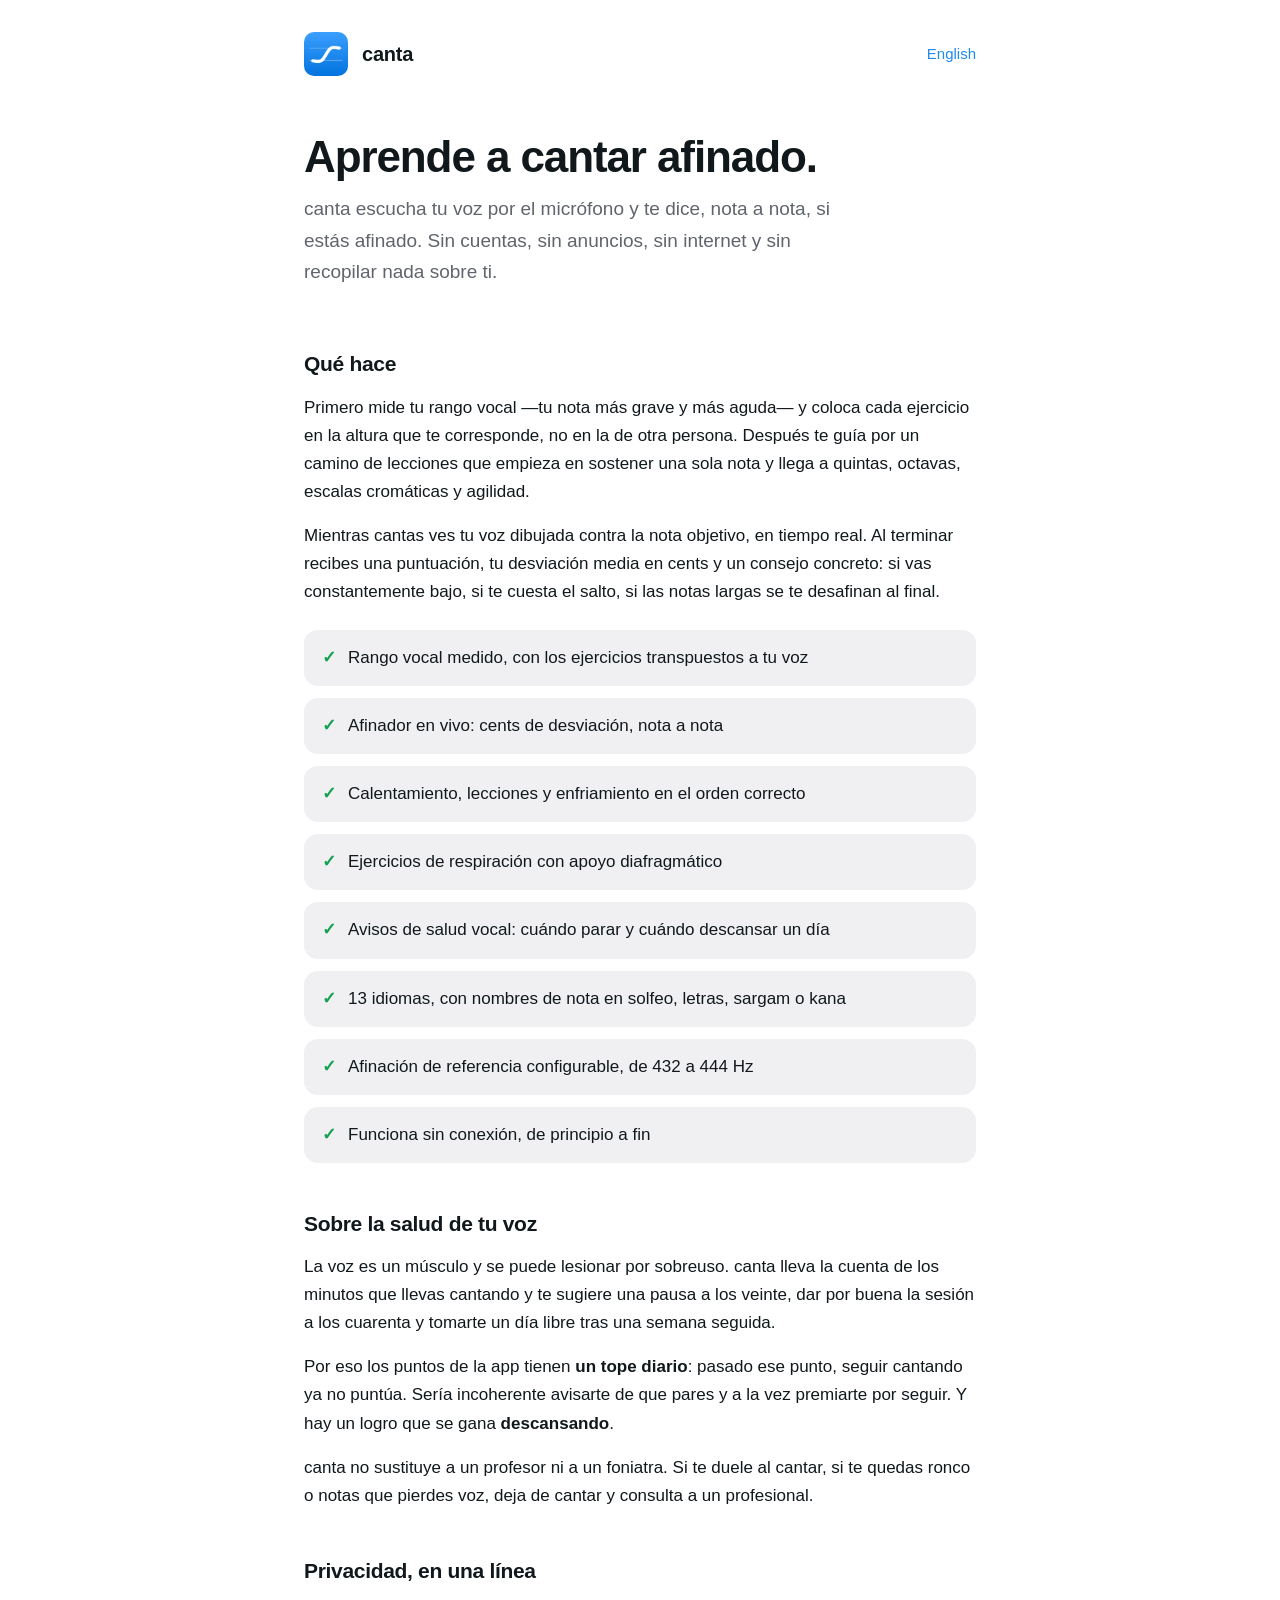
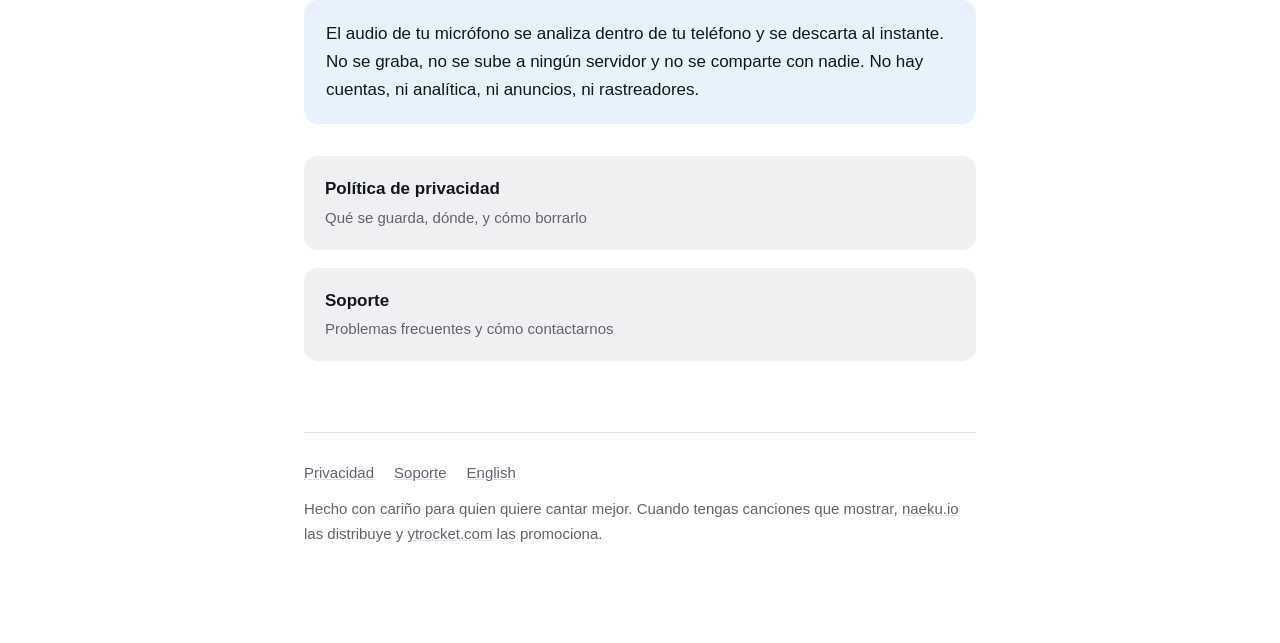
==== index.html @ 2e2c88a8 "Sitio de soporte y políticas de canta Sirve las dos URL públicas que exigen App Store y Google Play:" ====
<!doctype html>
<html lang="es">
  <head>
    <meta charset="utf-8" />
    <meta name="viewport" content="width=device-width, initial-scale=1" />
    <title>canta — entrenador de canto que te escucha</title>
    <meta
      name="description"
      content="canta es un entrenador de canto gratuito que escucha tu voz y te dice si estás afinado, nota a nota. Funciona sin internet y no recopila datos."
    />
    <link rel="icon" href="assets/favicon.png" />
    <link rel="stylesheet" href="styles.css" />
    <link rel="alternate" hreflang="en" href="en.html" />
    <link rel="alternate" hreflang="es" href="index.html" />
  </head>
  <body>
    <div class="wrap">
      <header class="site">
        <img src="assets/icon.png" alt="" />
        <a class="name" href="index.html">canta</a>
        <span class="spacer"></span>
        <a class="lang" href="en.html">English</a>
      </header>

      <section class="hero">
        <h1>Aprende a cantar afinado.</h1>
        <p class="lede">
          canta escucha tu voz por el micrófono y te dice, nota a nota, si estás afinado. Sin
          cuentas, sin anuncios, sin internet y sin recopilar nada sobre ti.
        </p>
      </section>

      <h2>Qué hace</h2>
      <p>
        Primero mide tu rango vocal —tu nota más grave y más aguda— y coloca cada ejercicio en la
        altura que te corresponde, no en la de otra persona. Después te guía por un camino de
        lecciones que empieza en sostener una sola nota y llega a quintas, octavas, escalas
        cromáticas y agilidad.
      </p>
      <p>
        Mientras cantas ves tu voz dibujada contra la nota objetivo, en tiempo real. Al terminar
        recibes una puntuación, tu desviación media en cents y un consejo concreto: si vas
        constantemente bajo, si te cuesta el salto, si las notas largas se te desafinan al final.
      </p>

      <ul class="facts">
        <li><span class="tick">✓</span> <span>Rango vocal medido, con los ejercicios transpuestos a tu voz</span></li>
        <li><span class="tick">✓</span> <span>Afinador en vivo: cents de desviación, nota a nota</span></li>
        <li><span class="tick">✓</span> <span>Calentamiento, lecciones y enfriamiento en el orden correcto</span></li>
        <li><span class="tick">✓</span> <span>Ejercicios de respiración con apoyo diafragmático</span></li>
        <li><span class="tick">✓</span> <span>Avisos de salud vocal: cuándo parar y cuándo descansar un día</span></li>
        <li><span class="tick">✓</span> <span>13 idiomas, con nombres de nota en solfeo, letras, sargam o kana</span></li>
        <li><span class="tick">✓</span> <span>Afinación de referencia configurable, de 432 a 444 Hz</span></li>
        <li><span class="tick">✓</span> <span>Funciona sin conexión, de principio a fin</span></li>
      </ul>

      <h2>Sobre la salud de tu voz</h2>
      <p>
        La voz es un músculo y se puede lesionar por sobreuso. canta lleva la cuenta de los minutos
        que llevas cantando y te sugiere una pausa a los veinte, dar por buena la sesión a los
        cuarenta y tomarte un día libre tras una semana seguida.
      </p>
      <p>
        Por eso los puntos de la app tienen <strong>un tope diario</strong>: pasado ese punto, seguir
        cantando ya no puntúa. Sería incoherente avisarte de que pares y a la vez premiarte por
        seguir. Y hay un logro que se gana <strong>descansando</strong>.
      </p>
      <p>
        canta no sustituye a un profesor ni a un foniatra. Si te duele al cantar, si te quedas
        ronco o notas que pierdes voz, deja de cantar y consulta a un profesional.
      </p>

      <h2>Privacidad, en una línea</h2>
      <div class="callout">
        <p>
          El audio de tu micrófono se analiza dentro de tu teléfono y se descarta al instante. No se
          graba, no se sube a ningún servidor y no se comparte con nadie. No hay cuentas, ni
          analítica, ni anuncios, ni rastreadores.
        </p>
      </div>

      <ul class="cards">
        <li>
          <a href="privacidad.html">
            <span class="title">Política de privacidad</span>
            <span class="sub">Qué se guarda, dónde, y cómo borrarlo</span>
          </a>
        </li>
        <li>
          <a href="soporte.html">
            <span class="title">Soporte</span>
            <span class="sub">Problemas frecuentes y cómo contactarnos</span>
          </a>
        </li>
      </ul>

      <footer class="site">
        <div class="links">
          <a href="privacidad.html">Privacidad</a>
          <a href="soporte.html">Soporte</a>
          <a href="en.html">English</a>
        </div>
        <p>
          Hecho con cariño para quien quiere cantar mejor. Cuando tengas canciones que mostrar,
          <a href="https://naeku.io">naeku.io</a> las distribuye y
          <a href="https://ytrocket.com">ytrocket.com</a> las promociona.
        </p>
      </footer>
    </div>
  </body>
</html>
---- styles.css ----
/* canta — sitio de soporte y políticas.
   Una sola hoja para todas las páginas. Sin fuentes ni recursos externos:
   la página carga igual de rápido en una conexión mala y no filtra visitas
   a terceros, que sería contradictorio en un sitio que promete no rastrear. */

:root {
  --bg: #ffffff;
  --bg-elevated: #f0f0f3;
  --border: #e0e1e6;
  --text: #11181c;
  --text-secondary: #60646c;
  --accent: #208aef;
  --accent-quiet: #e8f2fd;
  --tuned: #12a150;
  --radius: 14px;
  --measure: 42rem;
  color-scheme: light dark;
}

@media (prefers-color-scheme: dark) {
  :root {
    --bg: #000000;
    --bg-elevated: #17181a;
    --border: #2e3135;
    --text: #f4f5f6;
    --text-secondary: #b0b4ba;
    --accent: #4da3f5;
    --accent-quiet: #10243a;
    --tuned: #3dd68c;
  }
}

* {
  box-sizing: border-box;
}

html {
  -webkit-text-size-adjust: 100%;
}

body {
  margin: 0;
  padding: 0 1.5rem 5rem;
  background: var(--bg);
  color: var(--text);
  font-family: -apple-system, BlinkMacSystemFont, 'Segoe UI', Roboto, 'Helvetica Neue', Arial,
    sans-serif;
  font-size: 1.0625rem;
  line-height: 1.65;
  -webkit-font-smoothing: antialiased;
}

.wrap {
  max-width: var(--measure);
  margin: 0 auto;
}

/* --- Cabecera --- */

header.site {
  display: flex;
  align-items: center;
  gap: 0.875rem;
  padding: 2rem 0 0;
}

header.site img {
  width: 44px;
  height: 44px;
  border-radius: 10px;
  display: block;
}

header.site .name {
  font-size: 1.25rem;
  font-weight: 650;
  letter-spacing: -0.01em;
  text-decoration: none;
  color: var(--text);
}

header.site .spacer {
  flex: 1;
}

header.site .lang {
  font-size: 0.9375rem;
  color: var(--accent);
  text-decoration: none;
}

header.site .lang:hover {
  text-decoration: underline;
}

/* --- Portada --- */

.hero {
  padding: 3.5rem 0 1rem;
}

.hero img.mark {
  width: 96px;
  height: 96px;
  border-radius: 22px;
  display: block;
  margin-bottom: 1.75rem;
}

h1 {
  font-size: clamp(2rem, 6vw, 2.75rem);
  line-height: 1.12;
  letter-spacing: -0.025em;
  font-weight: 700;
  margin: 0 0 0.75rem;
}

.lede {
  font-size: 1.1875rem;
  color: var(--text-secondary);
  margin: 0;
  max-width: 34rem;
}

h2 {
  font-size: 1.3125rem;
  letter-spacing: -0.015em;
  font-weight: 650;
  margin: 2.75rem 0 0.75rem;
}

h3 {
  font-size: 1.0625rem;
  font-weight: 650;
  margin: 1.75rem 0 0.5rem;
}

p {
  margin: 0 0 1rem;
}

ul {
  margin: 0 0 1rem;
  padding-left: 1.25rem;
}

li {
  margin-bottom: 0.4rem;
}

a {
  color: var(--accent);
}

strong {
  font-weight: 650;
}

code {
  font-family: ui-monospace, SFMono-Regular, Menlo, Consolas, monospace;
  font-size: 0.9em;
  background: var(--bg-elevated);
  padding: 0.1em 0.4em;
  border-radius: 5px;
}

hr {
  border: 0;
  border-top: 1px solid var(--border);
  margin: 3rem 0;
}

.updated {
  font-size: 0.9375rem;
  color: var(--text-secondary);
  margin: 0 0 2rem;
}

/* --- Resumen destacado --- */

.callout {
  background: var(--accent-quiet);
  border-radius: var(--radius);
  padding: 1.25rem 1.375rem;
  margin: 0 0 2rem;
}

.callout p:last-child {
  margin-bottom: 0;
}

/* --- Rejilla de puntos --- */

.facts {
  list-style: none;
  padding: 0;
  margin: 1.5rem 0 0;
  display: grid;
  gap: 0.75rem;
}

.facts li {
  display: flex;
  gap: 0.75rem;
  align-items: baseline;
  background: var(--bg-elevated);
  border-radius: var(--radius);
  padding: 0.875rem 1.125rem;
  margin: 0;
}

.facts .tick {
  color: var(--tuned);
  font-weight: 700;
  flex-shrink: 0;
}

/* --- Tarjetas de enlace --- */

.cards {
  display: grid;
  gap: 0.75rem;
  margin: 1.5rem 0 0;
  padding: 0;
  list-style: none;
}

.cards a {
  display: block;
  background: var(--bg-elevated);
  border: 1px solid transparent;
  border-radius: var(--radius);
  padding: 1.125rem 1.25rem;
  text-decoration: none;
  color: inherit;
}

.cards a:hover {
  border-color: var(--accent);
}

.cards .title {
  font-weight: 650;
  display: block;
  margin-bottom: 0.15rem;
}

.cards .sub {
  color: var(--text-secondary);
  font-size: 0.9375rem;
  display: block;
}

/* --- Pie --- */

footer.site {
  margin-top: 4rem;
  padding-top: 1.75rem;
  border-top: 1px solid var(--border);
  font-size: 0.9375rem;
  color: var(--text-secondary);
}

footer.site a {
  color: var(--text-secondary);
  text-decoration: underline;
  text-decoration-color: var(--border);
}

footer.site a:hover {
  color: var(--accent);
}

footer.site .links {
  display: flex;
  flex-wrap: wrap;
  gap: 0.375rem 1.25rem;
  margin-bottom: 0.75rem;
}
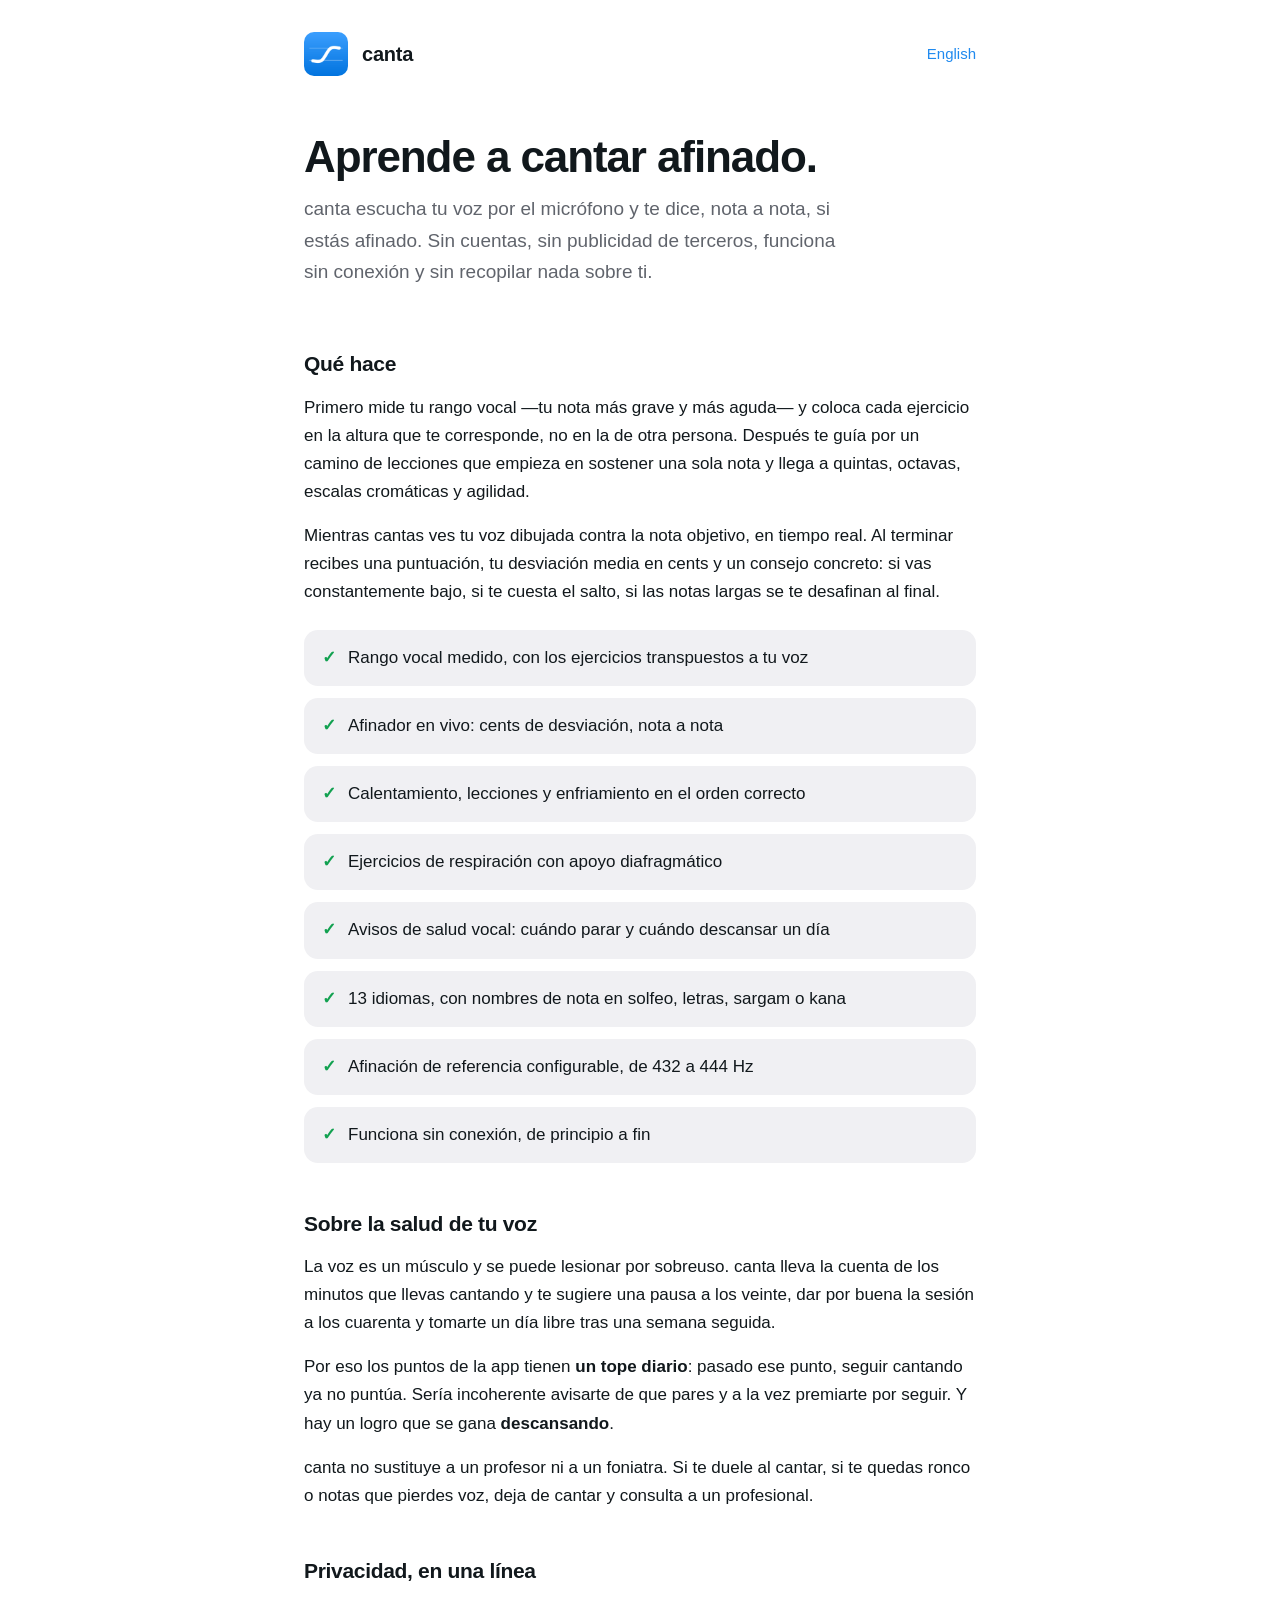
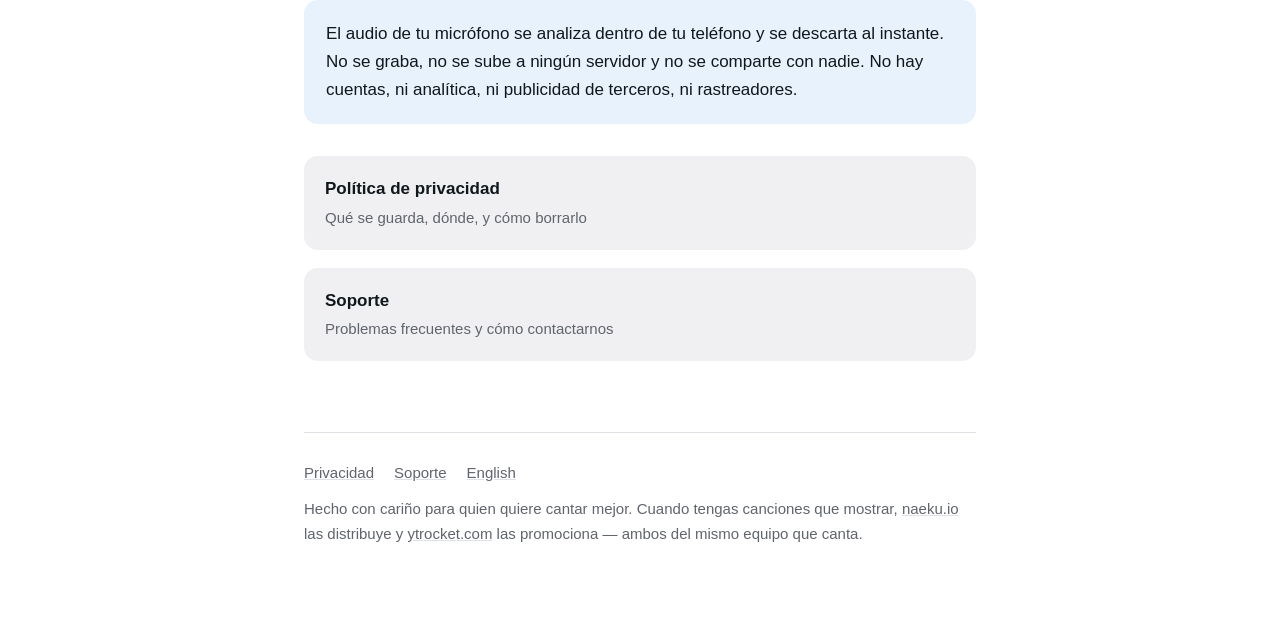
==== commit eacc0dc0: "Declarar el vínculo con naeku y ytrocket" ====
--- a/index.html
+++ b/index.html
@@ -26,7 +26,7 @@
         <h1>Aprende a cantar afinado.</h1>
         <p class="lede">
           canta escucha tu voz por el micrófono y te dice, nota a nota, si estás afinado. Sin
-          cuentas, sin anuncios, sin internet y sin recopilar nada sobre ti.
+          cuentas, sin publicidad de terceros, funciona sin conexión y sin recopilar nada sobre ti.
         </p>
       </section>
 
@@ -75,7 +75,7 @@
         <p>
           El audio de tu micrófono se analiza dentro de tu teléfono y se descarta al instante. No se
           graba, no se sube a ningún servidor y no se comparte con nadie. No hay cuentas, ni
-          analítica, ni anuncios, ni rastreadores.
+          analítica, ni publicidad de terceros, ni rastreadores.
         </p>
       </div>
 
@@ -103,7 +103,8 @@
         <p>
           Hecho con cariño para quien quiere cantar mejor. Cuando tengas canciones que mostrar,
           <a href="https://naeku.io">naeku.io</a> las distribuye y
-          <a href="https://ytrocket.com">ytrocket.com</a> las promociona.
+          <a href="https://ytrocket.com">ytrocket.com</a> las promociona — ambos del mismo equipo
+          que canta.
         </p>
       </footer>
     </div>
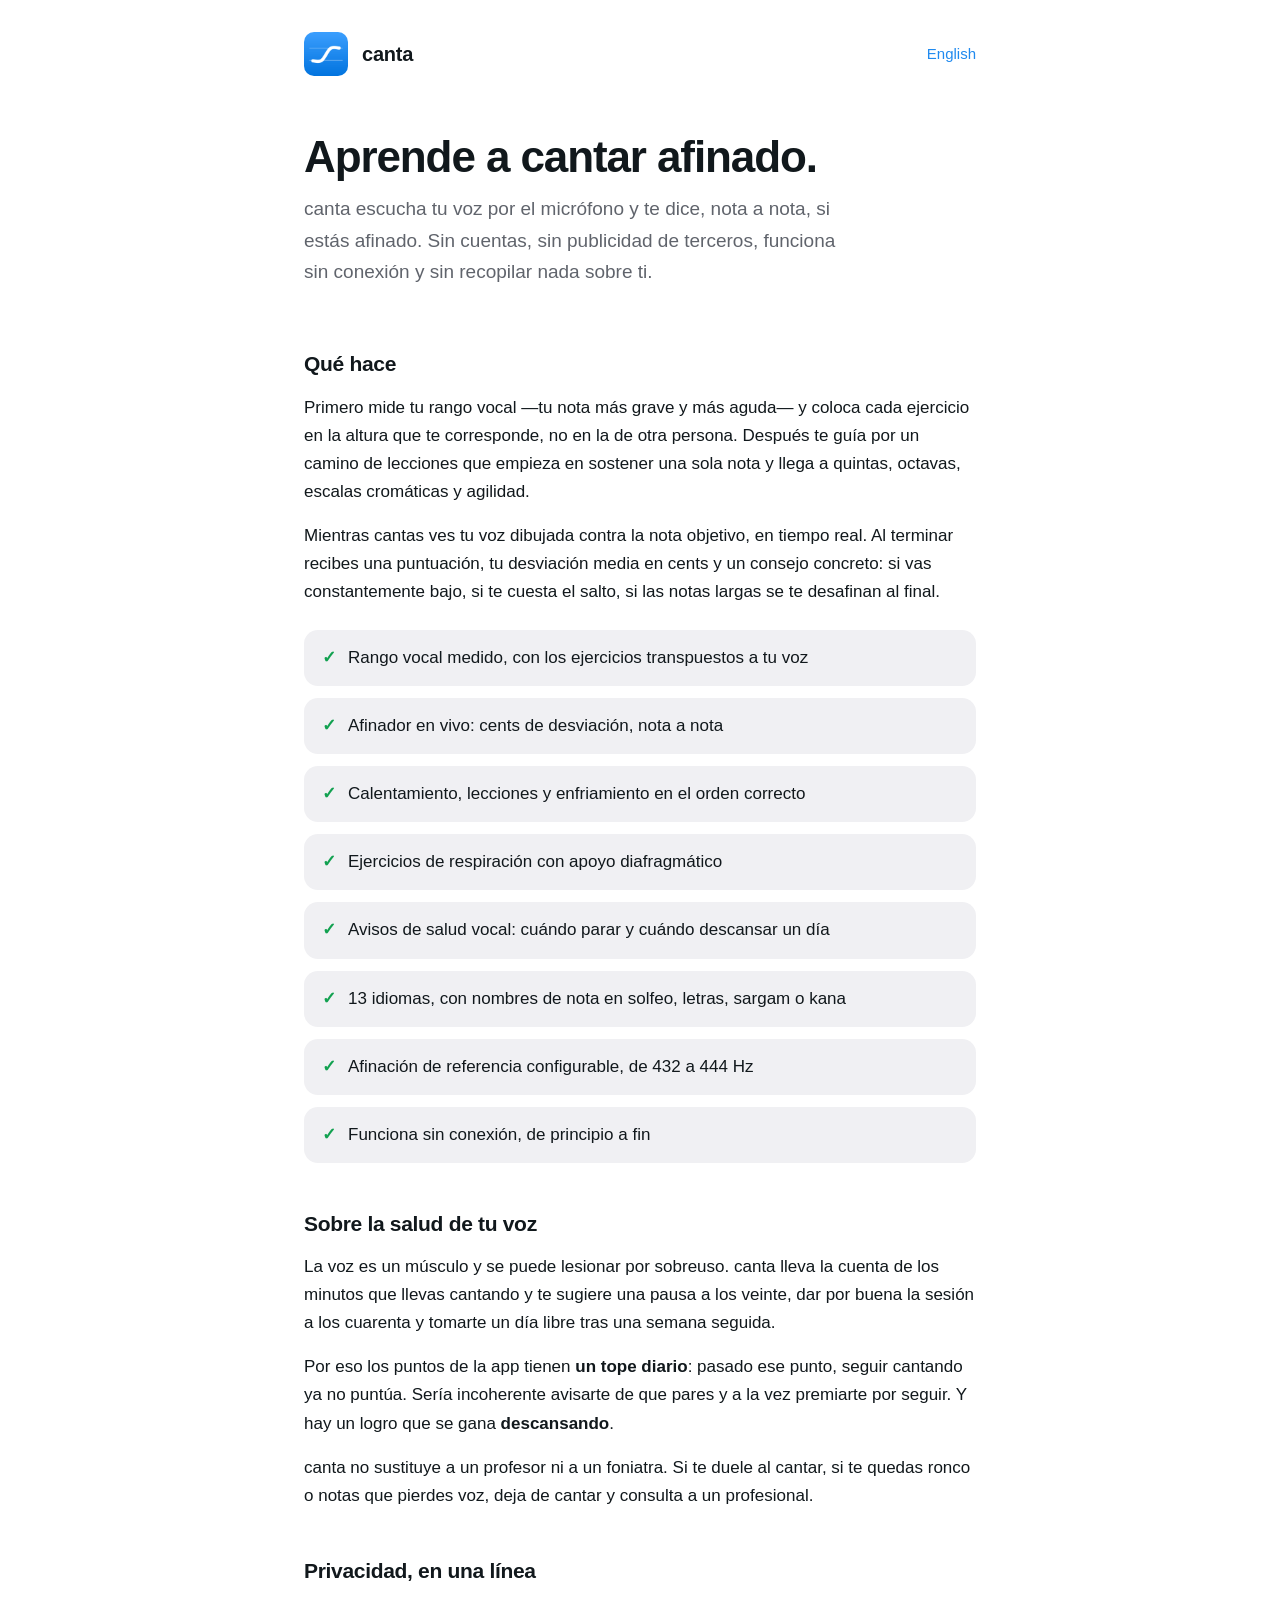
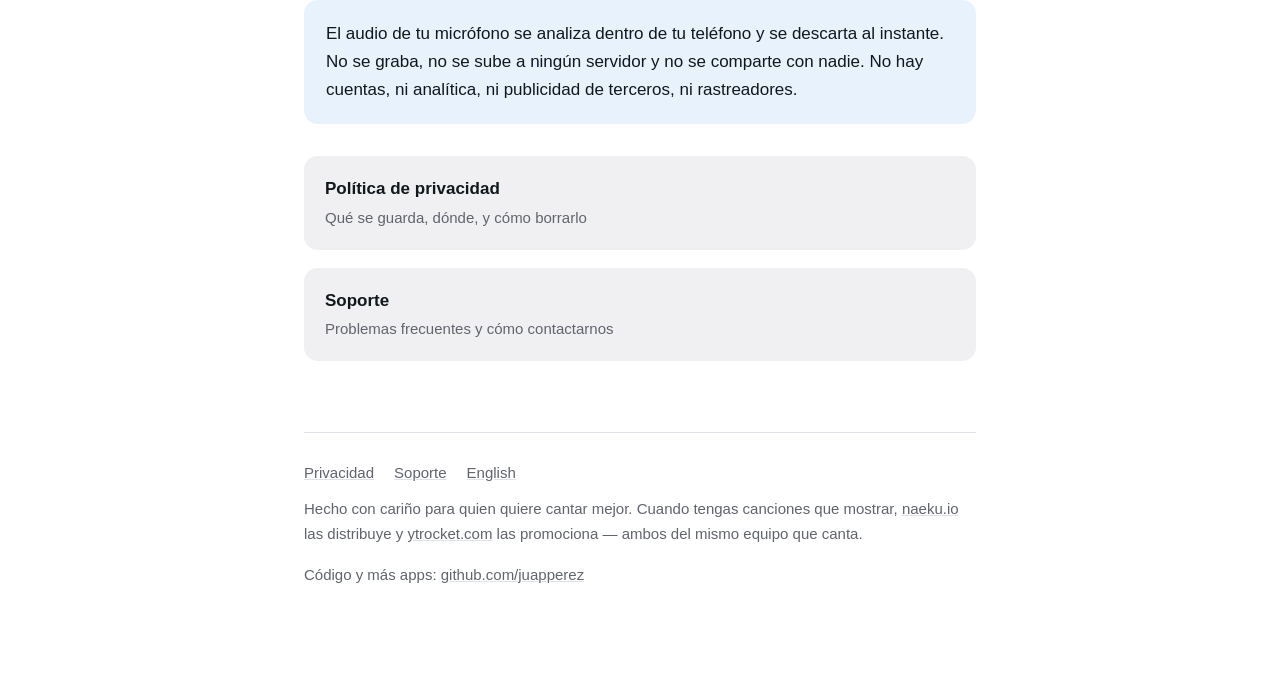
==== commit 1d6b7358: "Footer: link to GitHub" ====
--- a/index.html
+++ b/index.html
@@ -106,7 +106,8 @@
           <a href="https://ytrocket.com">ytrocket.com</a> las promociona — ambos del mismo equipo
           que canta.
         </p>
-      </footer>
+        <p class="gh">Código y más apps: <a href="https://github.com/juapperez">github.com/juapperez</a></p>
+</footer>
     </div>
   </body>
 </html>
